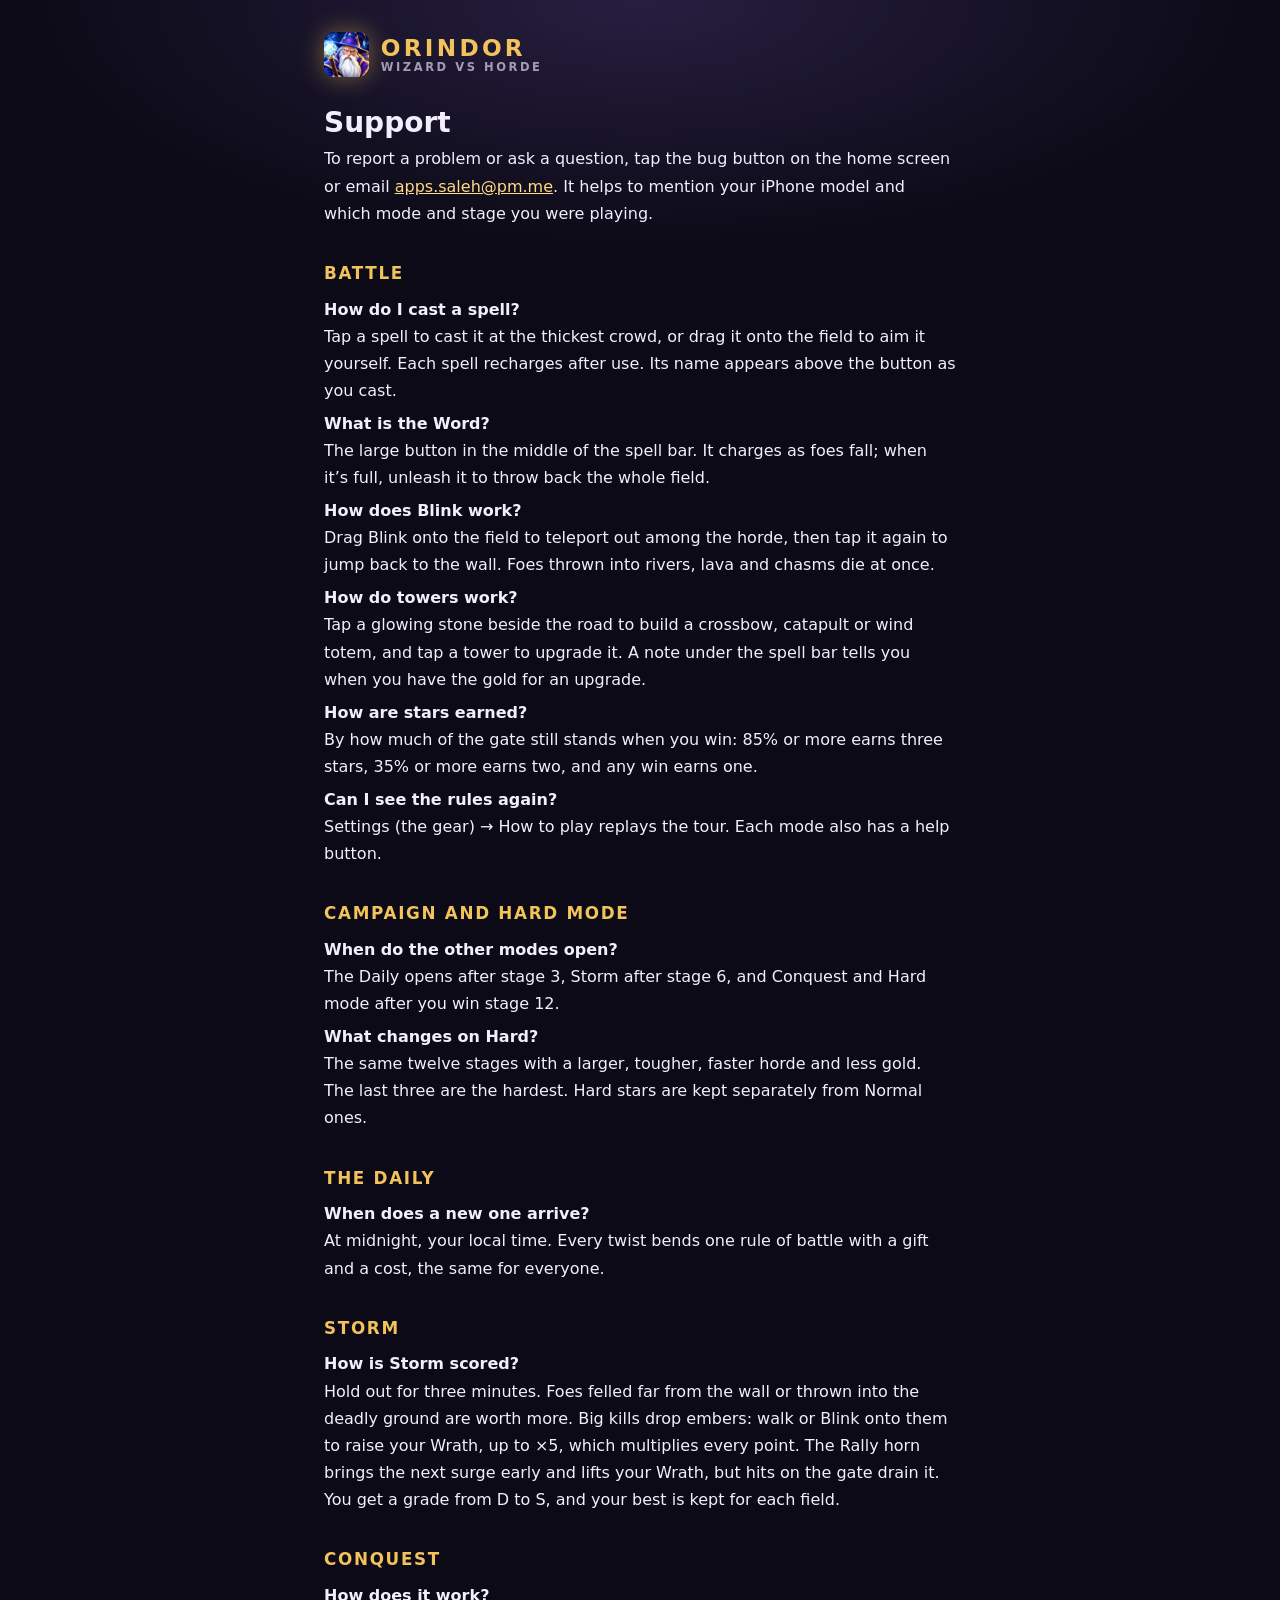
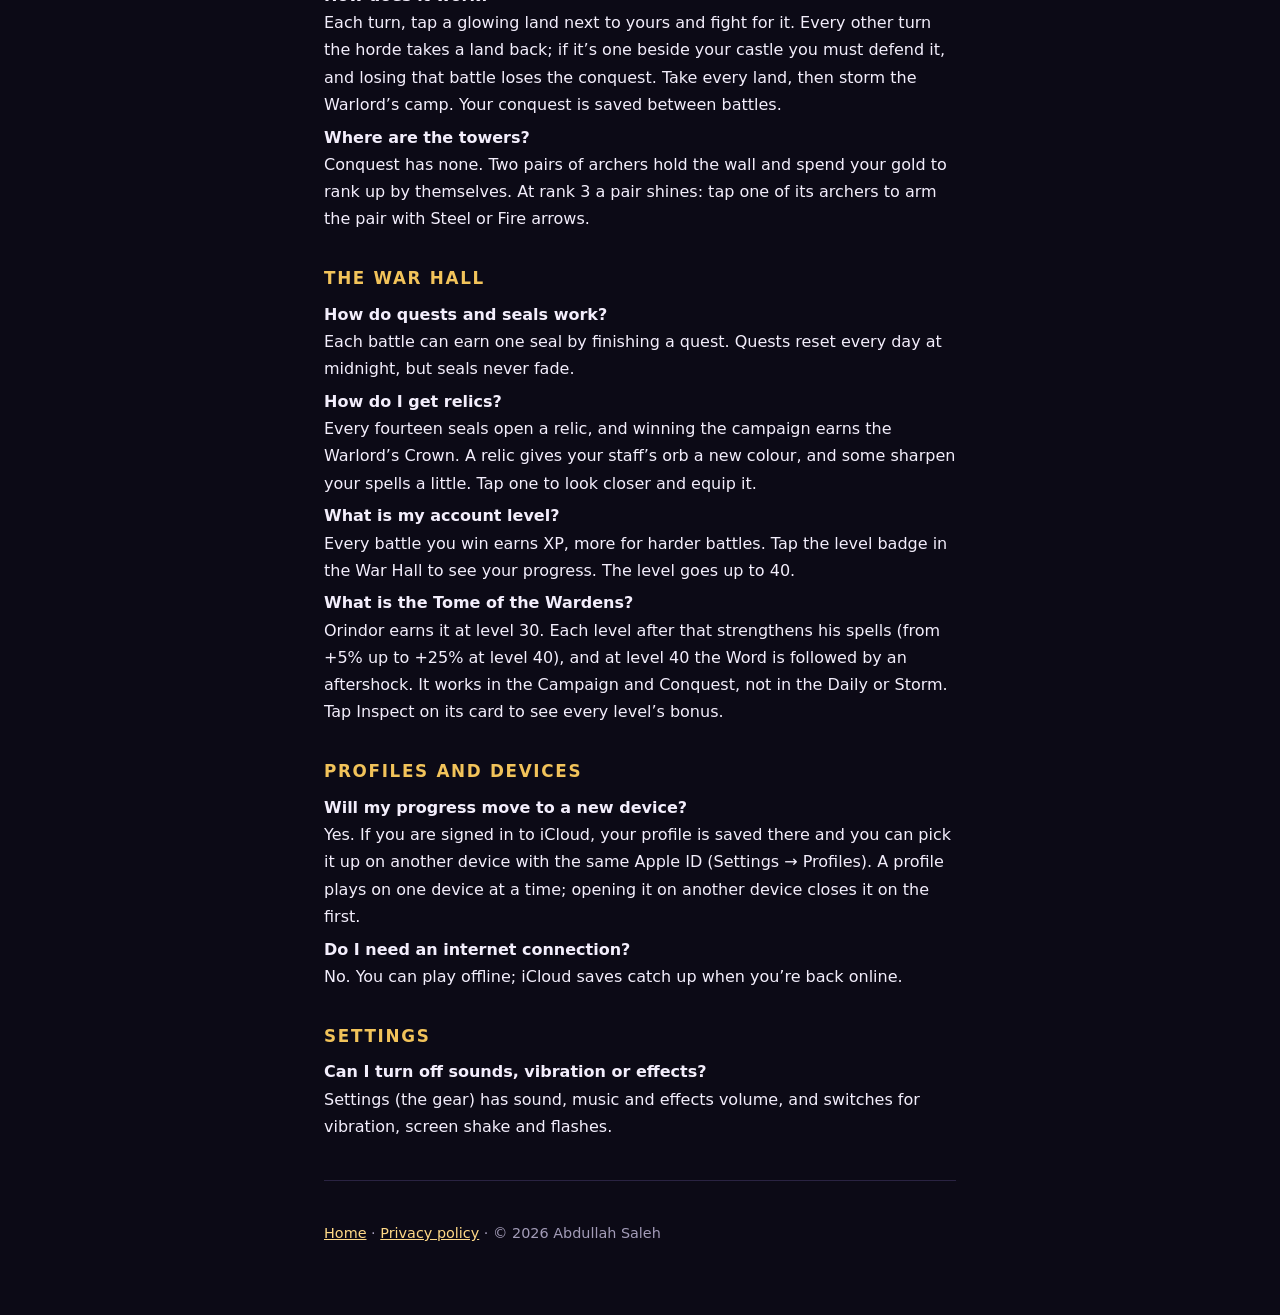
==== support/index.html @ 9a1c9cbc "Orindor: Wizard VS Horde website (home, privacy, support) Co-Authored-By: Claude Opus 5.5 <noreply@a" ====
<!DOCTYPE html>
<html lang="en">
<head>
<meta charset="utf-8">
<meta name="viewport" content="width=device-width, initial-scale=1">
<title>Support — Orindor: Wizard VS Horde</title>
<meta name="description" content="Help with Orindor: Wizard VS Horde: spells and Blink, stars, Hard mode, the Daily, Storm, Conquest, the War Hall, profiles and settings.">
<link rel="icon" href="../icon.png">
<link rel="stylesheet" href="../style.css">
</head>
<body>
<a class="brand" href="../"><img src="../icon.png" alt=""><span><b>ORINDOR</b><small>WIZARD VS HORDE</small></span></a>
<h1>Support</h1>
<p>To report a problem or ask a question, tap the bug button on the home screen or email <a href="mailto:apps.saleh@pm.me">apps.saleh@pm.me</a>. It helps to mention your iPhone model and which mode and stage you were playing.</p>

<h2>Battle</h2>
<p><strong>How do I cast a spell?</strong><br>Tap a spell to cast it at the thickest crowd, or drag it onto the field to aim it yourself. Each spell recharges after use. Its name appears above the button as you cast.</p>
<p><strong>What is the Word?</strong><br>The large button in the middle of the spell bar. It charges as foes fall; when it’s full, unleash it to throw back the whole field.</p>
<p><strong>How does Blink work?</strong><br>Drag Blink onto the field to teleport out among the horde, then tap it again to jump back to the wall. Foes thrown into rivers, lava and chasms die at once.</p>
<p><strong>How do towers work?</strong><br>Tap a glowing stone beside the road to build a crossbow, catapult or wind totem, and tap a tower to upgrade it. A note under the spell bar tells you when you have the gold for an upgrade.</p>
<p><strong>How are stars earned?</strong><br>By how much of the gate still stands when you win: 85% or more earns three stars, 35% or more earns two, and any win earns one.</p>
<p><strong>Can I see the rules again?</strong><br>Settings (the gear) → How to play replays the tour. Each mode also has a help button.</p>

<h2>Campaign and Hard mode</h2>
<p><strong>When do the other modes open?</strong><br>The Daily opens after stage 3, Storm after stage 6, and Conquest and Hard mode after you win stage 12.</p>
<p><strong>What changes on Hard?</strong><br>The same twelve stages with a larger, tougher, faster horde and less gold. The last three are the hardest. Hard stars are kept separately from Normal ones.</p>

<h2>The Daily</h2>
<p><strong>When does a new one arrive?</strong><br>At midnight, your local time. Every twist bends one rule of battle with a gift and a cost, the same for everyone.</p>

<h2>Storm</h2>
<p><strong>How is Storm scored?</strong><br>Hold out for three minutes. Foes felled far from the wall or thrown into the deadly ground are worth more. Big kills drop embers: walk or Blink onto them to raise your Wrath, up to ×5, which multiplies every point. The Rally horn brings the next surge early and lifts your Wrath, but hits on the gate drain it. You get a grade from D to S, and your best is kept for each field.</p>

<h2>Conquest</h2>
<p><strong>How does it work?</strong><br>Each turn, tap a glowing land next to yours and fight for it. Every other turn the horde takes a land back; if it’s one beside your castle you must defend it, and losing that battle loses the conquest. Take every land, then storm the Warlord’s camp. Your conquest is saved between battles.</p>
<p><strong>Where are the towers?</strong><br>Conquest has none. Two pairs of archers hold the wall and spend your gold to rank up by themselves. At rank 3 a pair shines: tap one of its archers to arm the pair with Steel or Fire arrows.</p>

<h2>The War Hall</h2>
<p><strong>How do quests and seals work?</strong><br>Each battle can earn one seal by finishing a quest. Quests reset every day at midnight, but seals never fade.</p>
<p><strong>How do I get relics?</strong><br>Every fourteen seals open a relic, and winning the campaign earns the Warlord’s Crown. A relic gives your staff’s orb a new colour, and some sharpen your spells a little. Tap one to look closer and equip it.</p>
<p><strong>What is my account level?</strong><br>Every battle you win earns XP, more for harder battles. Tap the level badge in the War Hall to see your progress. The level goes up to 40.</p>
<p><strong>What is the Tome of the Wardens?</strong><br>Orindor earns it at level 30. Each level after that strengthens his spells (from +5% up to +25% at level 40), and at level 40 the Word is followed by an aftershock. It works in the Campaign and Conquest, not in the Daily or Storm. Tap Inspect on its card to see every level’s bonus.</p>

<h2>Profiles and devices</h2>
<p><strong>Will my progress move to a new device?</strong><br>Yes. If you are signed in to iCloud, your profile is saved there and you can pick it up on another device with the same Apple ID (Settings → Profiles). A profile plays on one device at a time; opening it on another device closes it on the first.</p>
<p><strong>Do I need an internet connection?</strong><br>No. You can play offline; iCloud saves catch up when you’re back online.</p>

<h2>Settings</h2>
<p><strong>Can I turn off sounds, vibration or effects?</strong><br>Settings (the gear) has sound, music and effects volume, and switches for vibration, screen shake and flashes.</p>

<hr>
<p class="muted"><a href="../">Home</a> · <a href="../privacy/">Privacy policy</a> · © 2026 Abdullah Saleh</p>
</body>
</html>
---- style.css ----
:root { color-scheme: dark; --bg: #0c0a16; --surface: #16122a; --text: #f3eefc; --dim: #a39cb8; --gold: #f2c35a; --soft: #ffd987; --violet: #9d7bff; --line: #2a2342; }
* { box-sizing: border-box; }
body { font-family: -apple-system, "SF Pro Text", "Segoe UI", system-ui, sans-serif; max-width: 42rem; margin: 0 auto; padding: 2rem 1.25rem 4rem; line-height: 1.7; color: var(--text);
  background: radial-gradient(ellipse 70% 40% at 50% 0%, rgba(157,123,255,.18), transparent 70%), var(--bg); background-attachment: fixed; min-height: 100vh; }
a { color: var(--soft); }
h1 { font-size: 1.75rem; font-weight: 800; margin: 0 0 .35rem; line-height: 1.25; }
h2 { font-size: 1.05rem; font-weight: 800; letter-spacing: .1em; text-transform: uppercase; margin: 2rem 0 .5rem; color: var(--gold); }
p, li { margin: .35rem 0; }
ul { padding-inline-start: 1.2rem; }
.muted { color: var(--dim); font-size: .9rem; }
.brand { display: inline-flex; align-items: center; gap: .75rem; margin-bottom: 1.75rem; color: inherit; text-decoration: none; }
.brand img { width: 2.8rem; height: 2.8rem; border-radius: 22%; box-shadow: 0 0 24px rgba(242,195,90,.45); }
.brand span { display: flex; flex-direction: column; line-height: 1.1; }
.brand b { font-size: 1.45rem; letter-spacing: .14em; color: var(--gold); }
.brand small { font-size: .72rem; font-weight: 700; letter-spacing: .22em; color: var(--dim); }
.lede { font-size: 1.1rem; color: var(--dim); }
.card { background: var(--surface); border: 1px solid var(--line); border-radius: 18px; padding: 1rem 1.2rem; margin: .8rem 0; }
.card strong { color: var(--soft); letter-spacing: .06em; }
nav a { margin-inline-end: 1rem; }
hr { border: 0; border-top: 1px solid var(--line); margin: 2.5rem 0; }
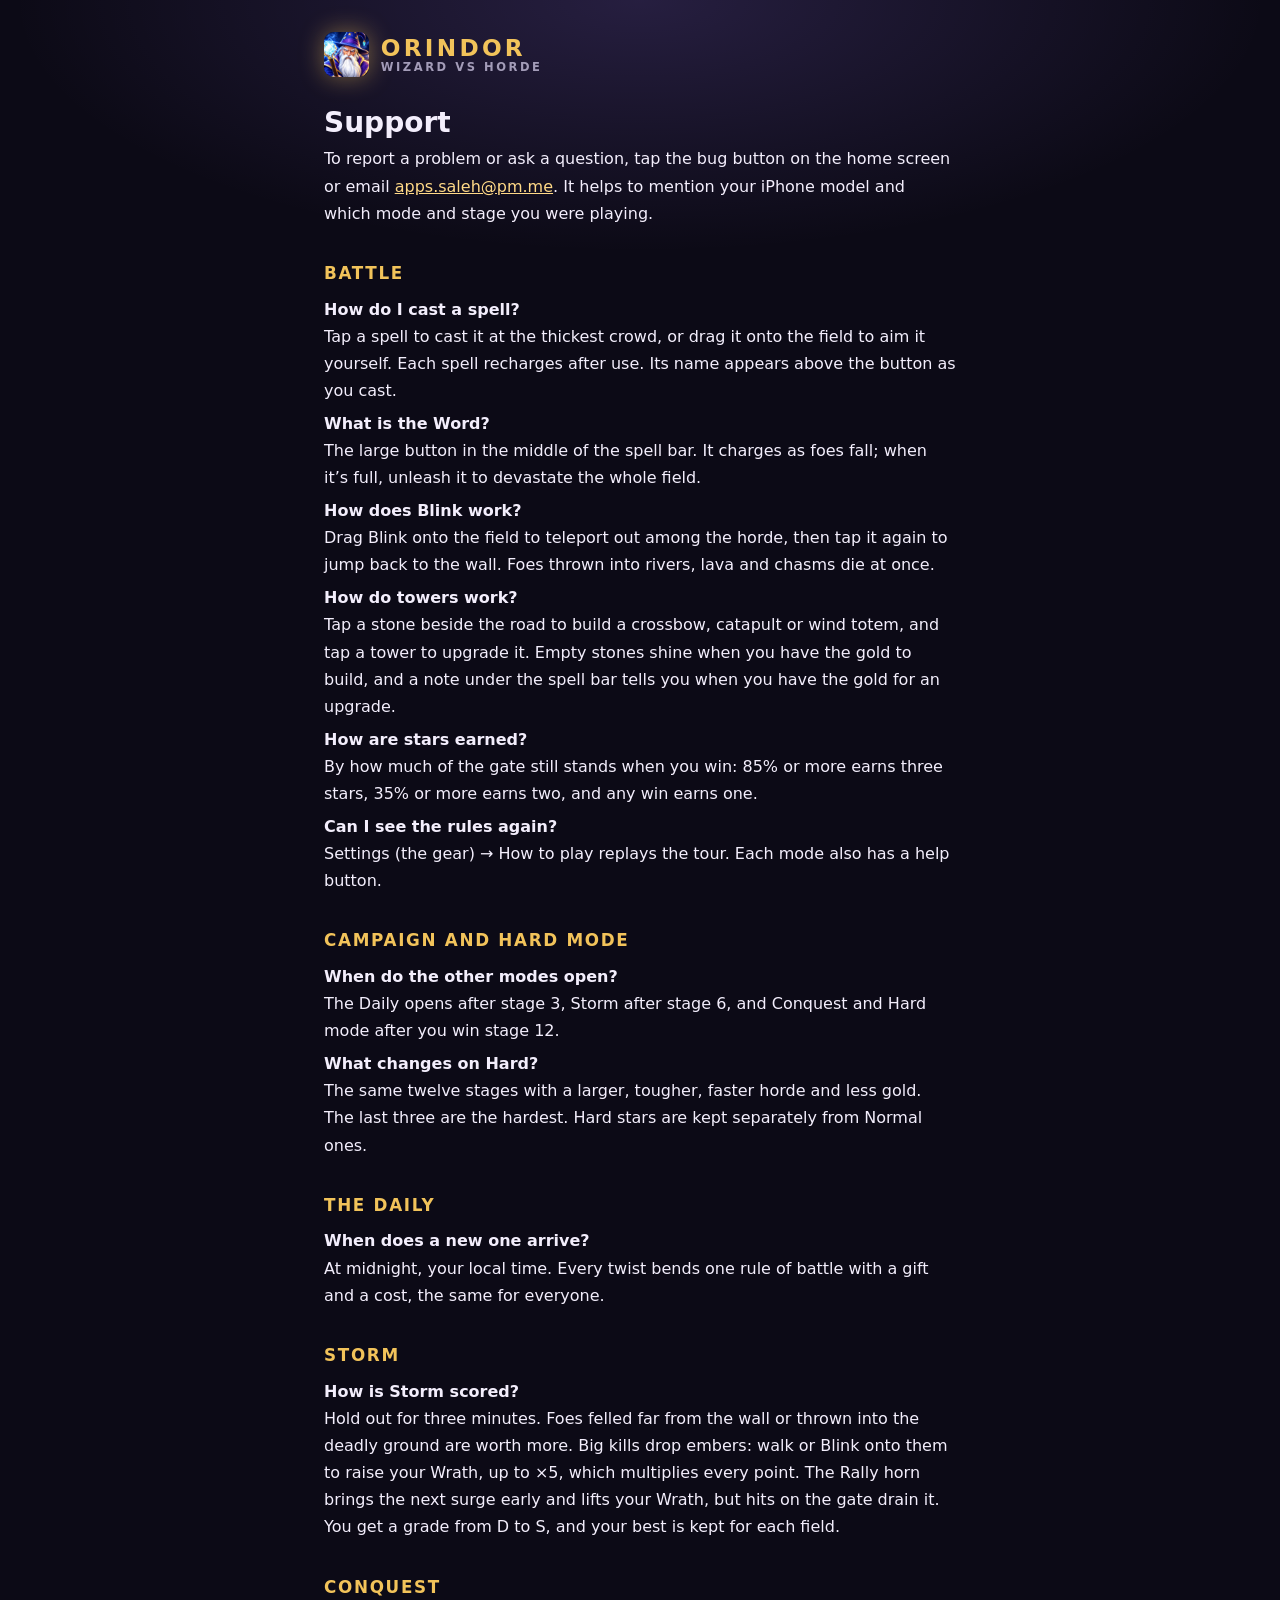
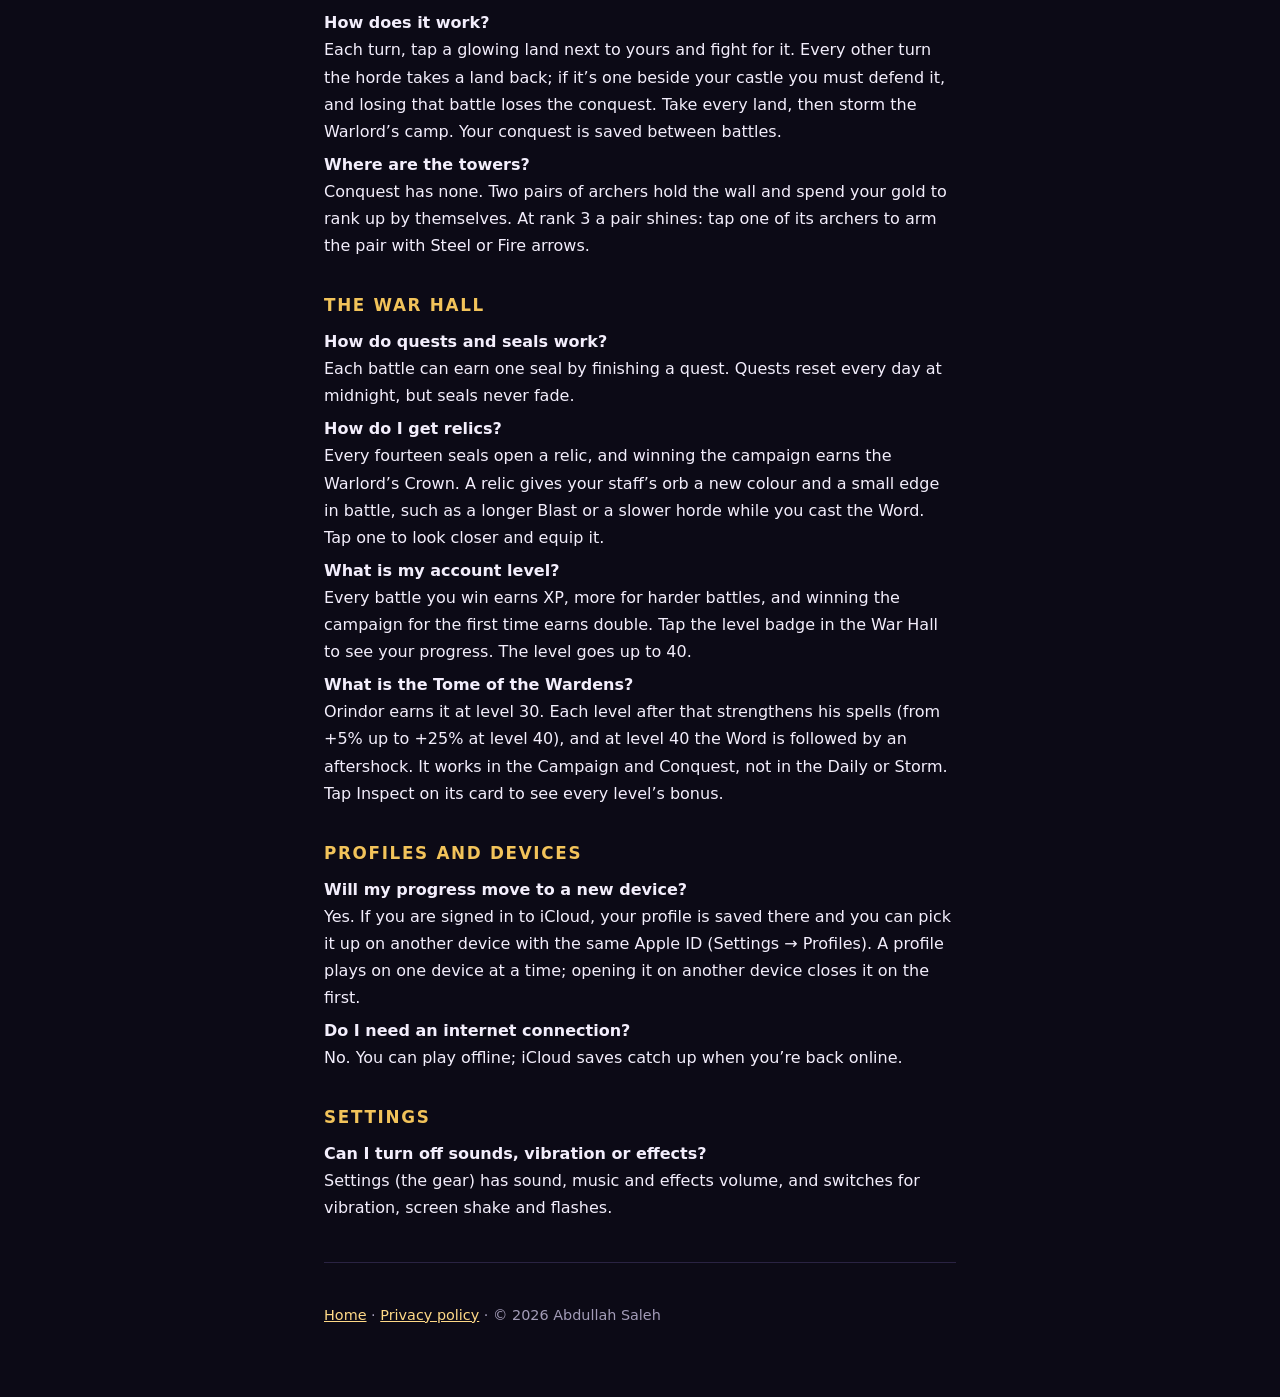
==== commit f8cd9a00: "Update home and support for 1.0: relic boosts, tower spots, campaign XP bonus, the Word's wording Co" ====
--- a/support/index.html
+++ b/support/index.html
@@ -15,9 +15,9 @@
 
 <h2>Battle</h2>
 <p><strong>How do I cast a spell?</strong><br>Tap a spell to cast it at the thickest crowd, or drag it onto the field to aim it yourself. Each spell recharges after use. Its name appears above the button as you cast.</p>
-<p><strong>What is the Word?</strong><br>The large button in the middle of the spell bar. It charges as foes fall; when it’s full, unleash it to throw back the whole field.</p>
+<p><strong>What is the Word?</strong><br>The large button in the middle of the spell bar. It charges as foes fall; when it’s full, unleash it to devastate the whole field.</p>
 <p><strong>How does Blink work?</strong><br>Drag Blink onto the field to teleport out among the horde, then tap it again to jump back to the wall. Foes thrown into rivers, lava and chasms die at once.</p>
-<p><strong>How do towers work?</strong><br>Tap a glowing stone beside the road to build a crossbow, catapult or wind totem, and tap a tower to upgrade it. A note under the spell bar tells you when you have the gold for an upgrade.</p>
+<p><strong>How do towers work?</strong><br>Tap a stone beside the road to build a crossbow, catapult or wind totem, and tap a tower to upgrade it. Empty stones shine when you have the gold to build, and a note under the spell bar tells you when you have the gold for an upgrade.</p>
 <p><strong>How are stars earned?</strong><br>By how much of the gate still stands when you win: 85% or more earns three stars, 35% or more earns two, and any win earns one.</p>
 <p><strong>Can I see the rules again?</strong><br>Settings (the gear) → How to play replays the tour. Each mode also has a help button.</p>
 
@@ -37,8 +37,8 @@
 
 <h2>The War Hall</h2>
 <p><strong>How do quests and seals work?</strong><br>Each battle can earn one seal by finishing a quest. Quests reset every day at midnight, but seals never fade.</p>
-<p><strong>How do I get relics?</strong><br>Every fourteen seals open a relic, and winning the campaign earns the Warlord’s Crown. A relic gives your staff’s orb a new colour, and some sharpen your spells a little. Tap one to look closer and equip it.</p>
-<p><strong>What is my account level?</strong><br>Every battle you win earns XP, more for harder battles. Tap the level badge in the War Hall to see your progress. The level goes up to 40.</p>
+<p><strong>How do I get relics?</strong><br>Every fourteen seals open a relic, and winning the campaign earns the Warlord’s Crown. A relic gives your staff’s orb a new colour and a small edge in battle, such as a longer Blast or a slower horde while you cast the Word. Tap one to look closer and equip it.</p>
+<p><strong>What is my account level?</strong><br>Every battle you win earns XP, more for harder battles, and winning the campaign for the first time earns double. Tap the level badge in the War Hall to see your progress. The level goes up to 40.</p>
 <p><strong>What is the Tome of the Wardens?</strong><br>Orindor earns it at level 30. Each level after that strengthens his spells (from +5% up to +25% at level 40), and at level 40 the Word is followed by an aftershock. It works in the Campaign and Conquest, not in the Daily or Storm. Tap Inspect on its card to see every level’s bonus.</p>
 
 <h2>Profiles and devices</h2>
